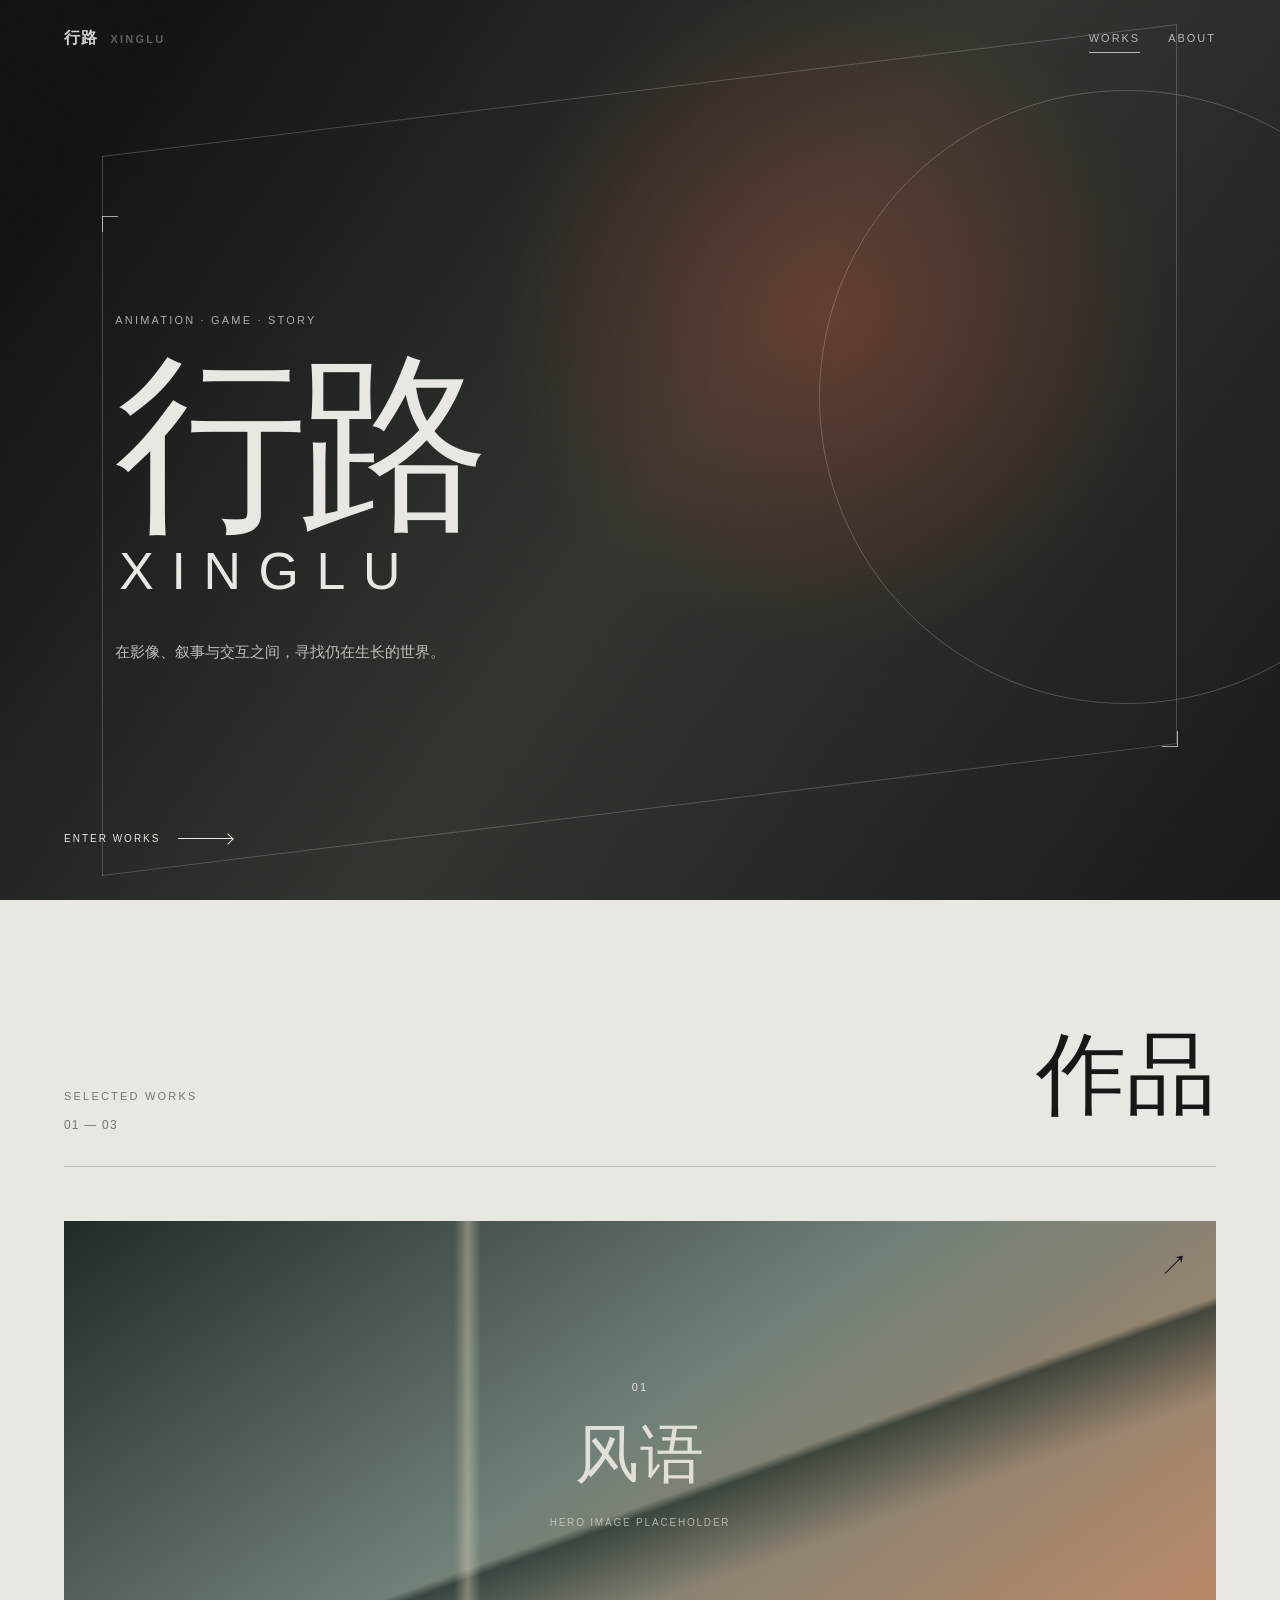
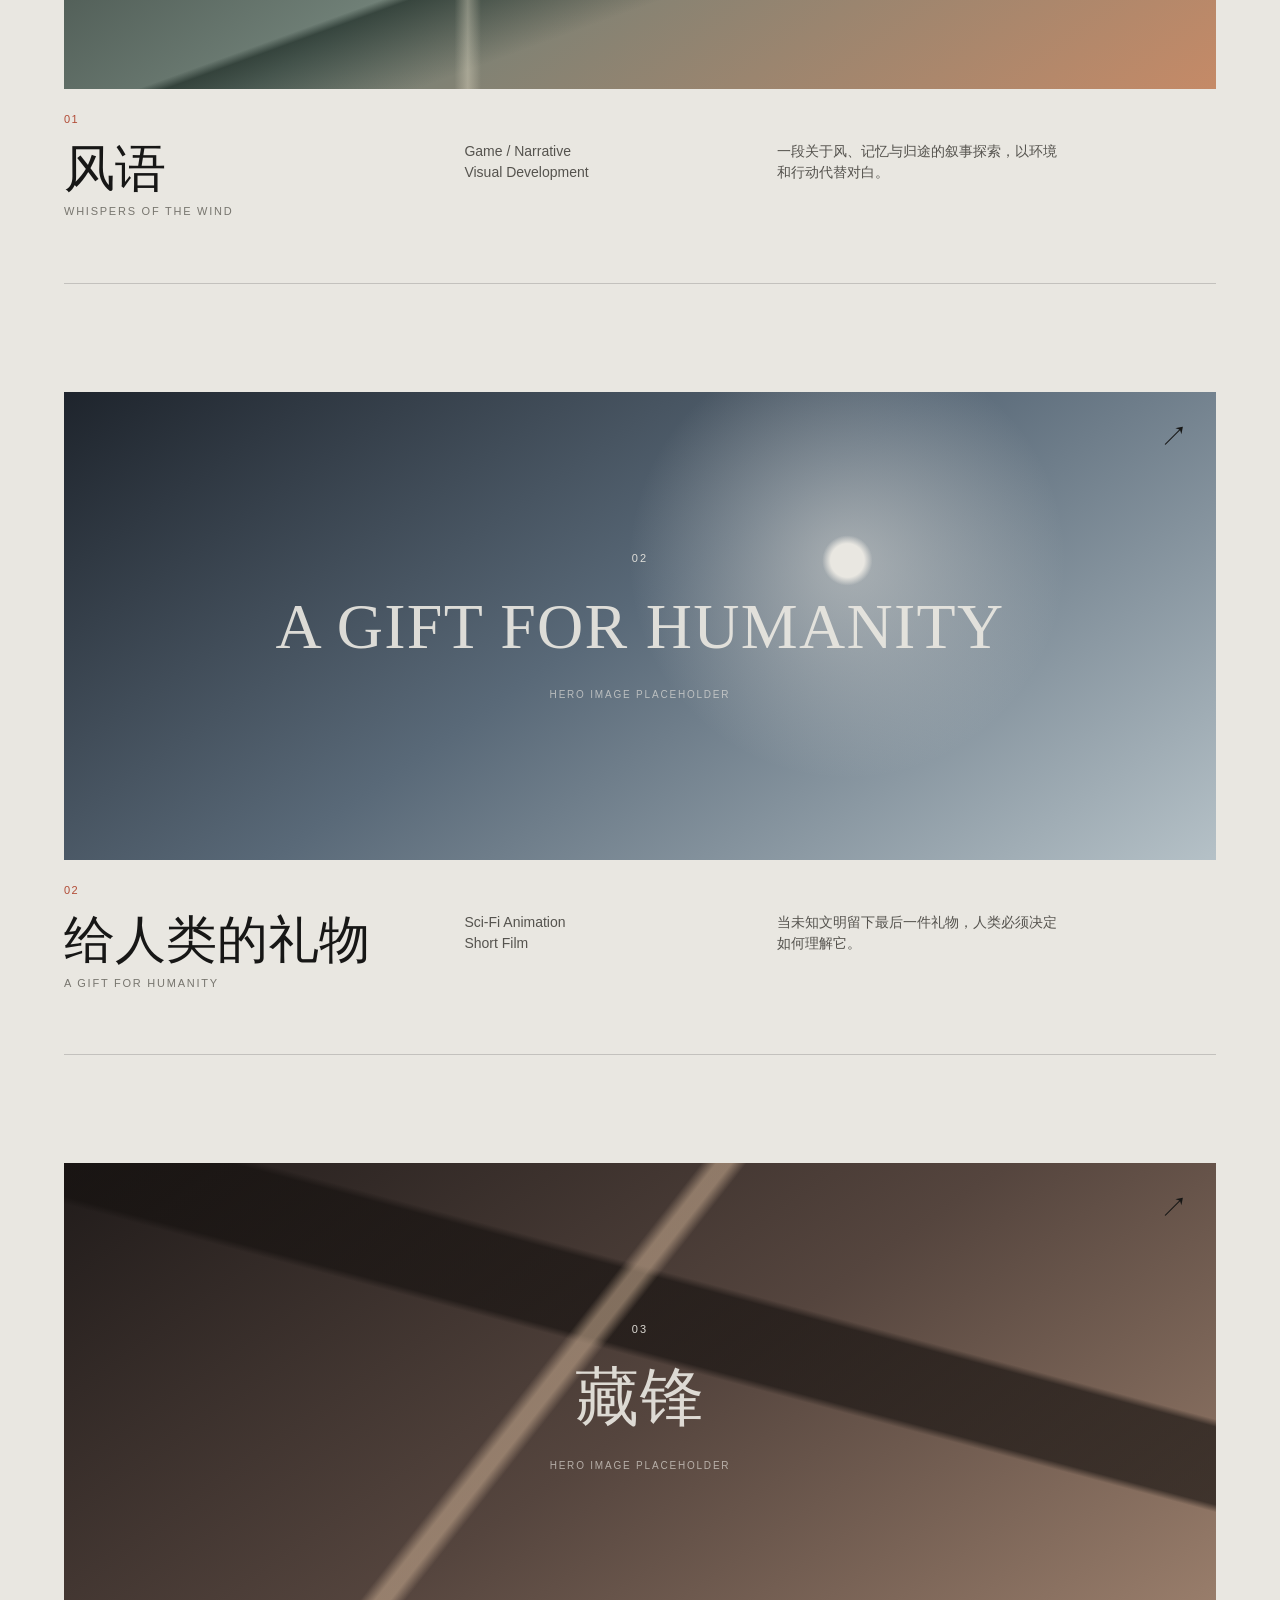
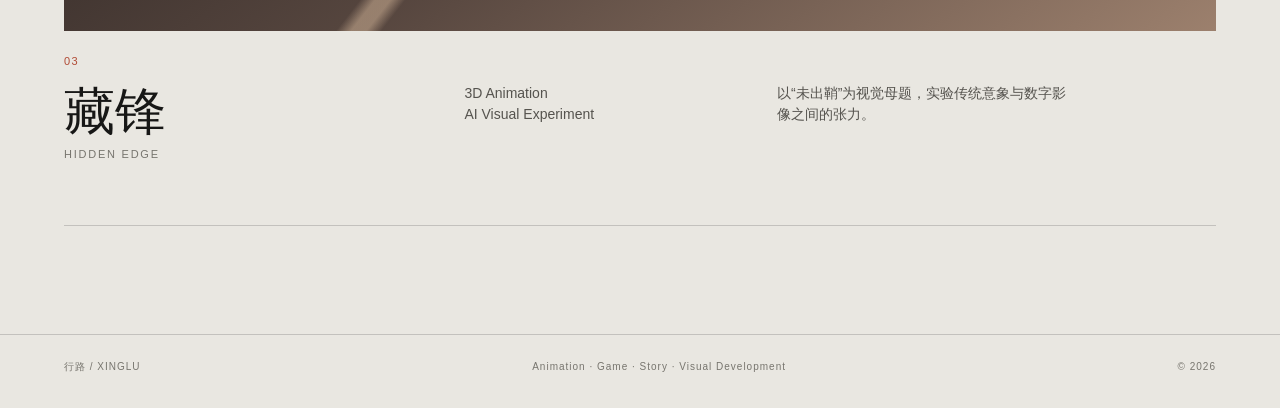
==== index.html @ fd321929 "Create XINGLU creator portfolio website" ====
<!doctype html>
<html lang="zh-CN">
<head>
  <meta charset="utf-8">
  <meta name="viewport" content="width=device-width, initial-scale=1">
  <meta name="description" content="行路 XINGLU - Animation, Game, Story and Visual Development portfolio.">
  <title>行路 / XINGLU</title>
  <link rel="stylesheet" href="style.css">
  <script src="script.js" defer></script>
</head>
<body class="home-page">
  <header class="site-header" data-header>
    <a class="wordmark" href="index.html" aria-label="行路 XINGLU 首页">
      <span>行路</span><span class="wordmark-en">XINGLU</span>
    </a>
    <button class="menu-toggle" type="button" aria-label="打开导航" aria-expanded="false" data-menu-toggle>
      <span></span><span></span>
    </button>
    <nav class="site-nav" aria-label="主导航" data-nav>
      <a class="is-active" href="#works">WORKS</a>
      <a href="about.html">ABOUT</a>
    </nav>
  </header>

  <main>
    <section class="home-hero" aria-labelledby="hero-title">
      <div class="hero-atmosphere" aria-hidden="true">
        <span class="frame-mark frame-mark-a"></span>
        <span class="frame-mark frame-mark-b"></span>
        <span class="hero-grain"></span>
        <span class="hero-orbit"></span>
      </div>
      <div class="hero-copy reveal is-visible">
        <p class="eyebrow">Animation · Game · Story</p>
        <h1 id="hero-title"><span>行路</span><span class="hero-name-en">XINGLU</span></h1>
        <p class="hero-intro">在影像、叙事与交互之间，寻找仍在生长的世界。</p>
      </div>
      <a class="scroll-cue" href="#works" aria-label="滚动到作品">
        <span>ENTER WORKS</span><i aria-hidden="true"></i>
      </a>
    </section>

    <section class="works-section" id="works" aria-labelledby="works-title">
      <div class="section-heading reveal">
        <p class="eyebrow">SELECTED WORKS</p>
        <h2 id="works-title">作品</h2>
        <p class="section-index">01 — 03</p>
      </div>

      <div class="project-list">
        <article class="project-card reveal" data-project-card>
          <a class="project-link" href="projects/fengyu.html" aria-label="查看风语项目">
            <div class="project-visual visual-fengyu">
              <div class="placeholder-copy"><span>01</span><b>风语</b><small>HERO IMAGE PLACEHOLDER</small></div>
              <span class="project-arrow" aria-hidden="true">↗</span>
            </div>
            <div class="project-meta">
              <div><p class="project-number">01</p><h3>风语</h3><p class="project-en">WHISPERS OF THE WIND</p></div>
              <p class="project-type">Game / Narrative<br>Visual Development</p>
              <p class="project-summary">一段关于风、记忆与归途的叙事探索，以环境和行动代替对白。</p>
            </div>
          </a>
        </article>

        <article class="project-card reveal" data-project-card>
          <a class="project-link" href="projects/gift.html" aria-label="查看给人类的礼物项目">
            <div class="project-visual visual-gift">
              <div class="placeholder-copy"><span>02</span><b>A GIFT FOR HUMANITY</b><small>HERO IMAGE PLACEHOLDER</small></div>
              <span class="project-arrow" aria-hidden="true">↗</span>
            </div>
            <div class="project-meta">
              <div><p class="project-number">02</p><h3>给人类的礼物</h3><p class="project-en">A GIFT FOR HUMANITY</p></div>
              <p class="project-type">Sci-Fi Animation<br>Short Film</p>
              <p class="project-summary">当未知文明留下最后一件礼物，人类必须决定如何理解它。</p>
            </div>
          </a>
        </article>

        <article class="project-card reveal" data-project-card>
          <a class="project-link" href="projects/cangfeng.html" aria-label="查看藏锋项目">
            <div class="project-visual visual-cangfeng">
              <div class="placeholder-copy"><span>03</span><b>藏锋</b><small>HERO IMAGE PLACEHOLDER</small></div>
              <span class="project-arrow" aria-hidden="true">↗</span>
            </div>
            <div class="project-meta">
              <div><p class="project-number">03</p><h3>藏锋</h3><p class="project-en">HIDDEN EDGE</p></div>
              <p class="project-type">3D Animation<br>AI Visual Experiment</p>
              <p class="project-summary">以“未出鞘”为视觉母题，实验传统意象与数字影像之间的张力。</p>
            </div>
          </a>
        </article>
      </div>
    </section>
  </main>

  <footer class="site-footer">
    <p>行路 / XINGLU</p><p>Animation · Game · Story · Visual Development</p><p>© <span data-year></span></p>
  </footer>
</body>
</html>
---- style.css ----
:root{--ink:#171716;--paper:#e9e7e1;--muted:#77756e;--line:rgba(23,23,22,.18);--accent:#b14b35;--serif:Georgia,'Times New Roman',serif;--sans:Arial,'Helvetica Neue',sans-serif}*{box-sizing:border-box}html{scroll-behavior:smooth}body{margin:0;background:var(--paper);color:var(--ink);font-family:var(--sans);font-size:16px;line-height:1.5;transition:opacity .22s ease}body.is-leaving{opacity:0}a{color:inherit;text-decoration:none}button{font:inherit}.site-header{position:fixed;z-index:20;inset:0 0 auto;display:flex;align-items:center;justify-content:space-between;padding:26px 5vw;color:var(--paper);mix-blend-mode:difference;transition:padding .3s ease,background .3s ease}.site-header.is-solid,.site-header.is-scrolled{padding-block:16px;background:rgba(233,231,225,.94);color:var(--ink);mix-blend-mode:normal;border-bottom:1px solid var(--line)}.wordmark{display:flex;gap:12px;align-items:baseline;font-weight:700;letter-spacing:.08em}.wordmark-en{font-size:11px;letter-spacing:.2em;color:var(--muted)}.site-nav{display:flex;gap:28px;font-size:11px;letter-spacing:.18em}.site-nav a{position:relative}.site-nav a::after{content:'';position:absolute;left:0;right:0;bottom:-7px;height:1px;background:currentColor;transform:scaleX(0);transform-origin:right;transition:transform .25s}.site-nav a:hover::after,.site-nav a.is-active::after{transform:scaleX(1);transform-origin:left}.menu-toggle{display:none;background:none;border:0}.home-hero{position:relative;min-height:100svh;display:grid;place-items:center;overflow:hidden;background:#20211f;color:var(--paper)}.hero-atmosphere{position:absolute;inset:0;background:radial-gradient(circle at 65% 35%,rgba(177,75,53,.4),transparent 33%),linear-gradient(125deg,#111 10%,#30332d 52%,#171817);}.hero-atmosphere::before{content:'';position:absolute;inset:10% 8%;border:1px solid rgba(233,231,225,.22);transform:skewY(-7deg);}.hero-orbit{position:absolute;width:48vw;height:48vw;border:1px solid rgba(233,231,225,.24);border-radius:50%;right:-12vw;top:10vh}.frame-mark{position:absolute;width:16px;height:16px;border-left:1px solid var(--paper);border-top:1px solid var(--paper);opacity:.7}.frame-mark-a{left:8vw;top:24vh}.frame-mark-b{right:8vw;bottom:17vh;transform:rotate(180deg)}.hero-grain{position:absolute;inset:0;opacity:.08;background-image:url("data:image/svg+xml,%3Csvg xmlns='http://www.w3.org/2000/svg' width='140' height='140' viewBox='0 0 140 140'%3E%3Cfilter id='n'%3E%3CfeTurbulence type='fractalNoise' baseFrequency='.8' numOctaves='3' stitchTiles='stitch'/%3E%3C/filter%3E%3Crect width='100%25' height='100%25' filter='url(%23n)' opacity='.45'/%3E%3C/svg%3E")}.hero-copy{position:relative;z-index:1;width:min(1120px,82vw);padding-top:10vh}.eyebrow,.section-label{font-size:11px;letter-spacing:.2em;text-transform:uppercase;color:var(--muted)}.home-hero .eyebrow{color:rgba(233,231,225,.7)}h1,h2,h3,p{margin-top:0}.hero-copy h1{margin:.2em 0 .25em;font-family:var(--serif);font-size:clamp(72px,15vw,220px);font-weight:400;line-height:.82;letter-spacing:-.05em}.hero-copy h1>span{display:block}.hero-name-en{font-family:var(--sans);font-size:.27em;letter-spacing:.34em;margin-left:.08em;margin-top:.5em}.hero-intro{max-width:330px;font-size:15px;color:rgba(233,231,225,.78)}.scroll-cue{position:absolute;z-index:2;bottom:6vh;left:5vw;display:flex;align-items:center;gap:18px;font-size:10px;letter-spacing:.2em}.scroll-cue i{display:block;width:54px;height:1px;background:currentColor;position:relative}.scroll-cue i::after{content:'';position:absolute;right:0;top:-3px;width:7px;height:7px;border-right:1px solid currentColor;border-top:1px solid currentColor;transform:rotate(45deg)}.works-section{padding:15vh 5vw 12vh}.section-heading{display:grid;grid-template-columns:1fr auto;align-items:end;border-bottom:1px solid var(--line);padding-bottom:20px;margin-bottom:6vh}.section-heading h2{font-family:var(--serif);font-size:clamp(44px,7vw,90px);font-weight:400;line-height:.9;margin:0}.section-index{font-size:12px;color:var(--muted);letter-spacing:.1em}.project-list{display:grid;gap:12vh}.project-card{border-bottom:1px solid var(--line);padding-bottom:7vh}.project-link{display:block}.project-visual{position:relative;min-height:52vh;overflow:hidden;background:#252725;display:grid;place-items:center;transition:transform .5s cubic-bezier(.2,.7,.2,1)}.project-visual::before,.project-visual::after{content:'';position:absolute;inset:0}.visual-fengyu{background:linear-gradient(145deg,#222a27,#708077 47%,#c58a67)}.visual-fengyu::before{background:linear-gradient(90deg,transparent 36%,rgba(232,225,203,.38) 37%,transparent 38%),linear-gradient(160deg,transparent 55%,rgba(24,38,32,.65) 56%,transparent 65%);transform:scale(1.15)}.visual-gift{background:linear-gradient(145deg,#1e242c,#596978 48%,#b5c1c7)}.visual-gift::before{background:radial-gradient(circle at 68% 36%,#e9e7e1 0 2%,transparent 3%),radial-gradient(circle at 68% 36%,rgba(233,231,225,.5),transparent 26%)}.visual-cangfeng{background:linear-gradient(145deg,#201b1a,#55453e 52%,#9c806d)}.visual-cangfeng::before{background:linear-gradient(128deg,transparent 42%,rgba(205,176,148,.55) 43% 44%,transparent 45%),linear-gradient(15deg,transparent 55%,rgba(21,17,15,.65) 56% 66%,transparent 67%)}.placeholder-copy{position:relative;z-index:1;display:flex;flex-direction:column;gap:12px;align-items:center;color:rgba(233,231,225,.92);text-align:center}.placeholder-copy span{font-size:11px;letter-spacing:.2em}.placeholder-copy b{font-family:var(--serif);font-size:clamp(28px,5vw,72px);font-weight:400;letter-spacing:.02em}.placeholder-copy small{font-size:10px;letter-spacing:.18em;color:rgba(233,231,225,.65)}.project-arrow{position:absolute;right:28px;top:24px;font-size:28px;transition:transform .3s}.project-meta{display:grid;grid-template-columns:1.3fr 1fr 1.5fr;gap:20px;padding-top:22px}.project-number{font-size:11px;color:var(--accent);letter-spacing:.12em;margin-bottom:16px}.project-meta h3{font-family:var(--serif);font-size:clamp(30px,4vw,56px);font-weight:400;line-height:1;margin:0 0 9px}.project-en{font-size:11px;letter-spacing:.16em;color:var(--muted);margin:0}.project-type,.project-summary{font-size:14px;color:#55534e;margin:30px 0 0}.project-summary{max-width:290px}.project-card:hover .project-visual{transform:scale(.985)}.project-card:hover .project-arrow{transform:translate(5px,-5px)}.reveal{opacity:0;transform:translateY(24px);transition:opacity .7s ease,transform .7s ease}.reveal.is-visible{opacity:1;transform:none}.site-footer{display:flex;justify-content:space-between;gap:20px;padding:24px 5vw;border-top:1px solid var(--line);font-size:10px;letter-spacing:.1em;color:var(--muted)}.about-main{padding:17vh 5vw 10vh}.about-hero{border-bottom:1px solid var(--line);padding-bottom:10vh}.about-hero h1{font-family:var(--serif);font-size:clamp(56px,10vw,150px);font-weight:400;line-height:.9;margin:0 0 28px}.about-hero h1 span{font-family:var(--sans);font-size:.22em;letter-spacing:.24em;color:var(--muted)}.about-role{font-size:18px}.about-fields{color:var(--muted);font-size:13px;letter-spacing:.1em}.about-grid{display:grid;gap:0}.about-block{display:grid;grid-template-columns:1fr 2fr;gap:40px;padding:8vh 0;border-bottom:1px solid var(--line)}.about-block h2{font-family:var(--serif);font-size:clamp(34px,5vw,68px);font-weight:400;line-height:1.02;margin-bottom:26px}.body-copy{max-width:430px;color:#55534e}.placeholder-note{font-size:11px;color:var(--accent);letter-spacing:.05em}.skills-list{list-style:none;padding:0;margin:0;max-width:600px}.skills-list li{display:flex;justify-content:space-between;padding:15px 0;border-bottom:1px solid var(--line);font-size:18px}.skills-list small{color:var(--muted)}.contact-links{display:grid;gap:14px;max-width:500px}.contact-links a{display:flex;justify-content:space-between;border-bottom:1px solid var(--line);padding:13px 0;font-size:12px;letter-spacing:.16em}.contact-links span{font-size:12px;letter-spacing:0;color:var(--muted)}body.menu-open{overflow:hidden}@media(max-width:700px){.site-header{padding:20px 6vw}.site-nav{position:fixed;inset:0;background:var(--paper);color:var(--ink);display:flex;flex-direction:column;justify-content:center;align-items:center;gap:30px;font-size:15px;opacity:0;pointer-events:none;transition:opacity .25s}.menu-toggle{display:flex;flex-direction:column;gap:5px;position:relative;z-index:2;color:inherit}.menu-toggle span{display:block;width:24px;height:1px;background:currentColor}.menu-open .site-nav{opacity:1;pointer-events:auto}.home-hero{min-height:92svh}.hero-copy{width:82vw}.project-visual{min-height:38vh}.project-meta{grid-template-columns:1fr 1fr}.project-type,.project-summary{margin-top:0}.project-summary{grid-column:1/-1}.site-footer{flex-direction:column;gap:8px}.about-main{padding-inline:6vw}.about-block{grid-template-columns:1fr;gap:24px}.about-hero{padding-bottom:7vh}}
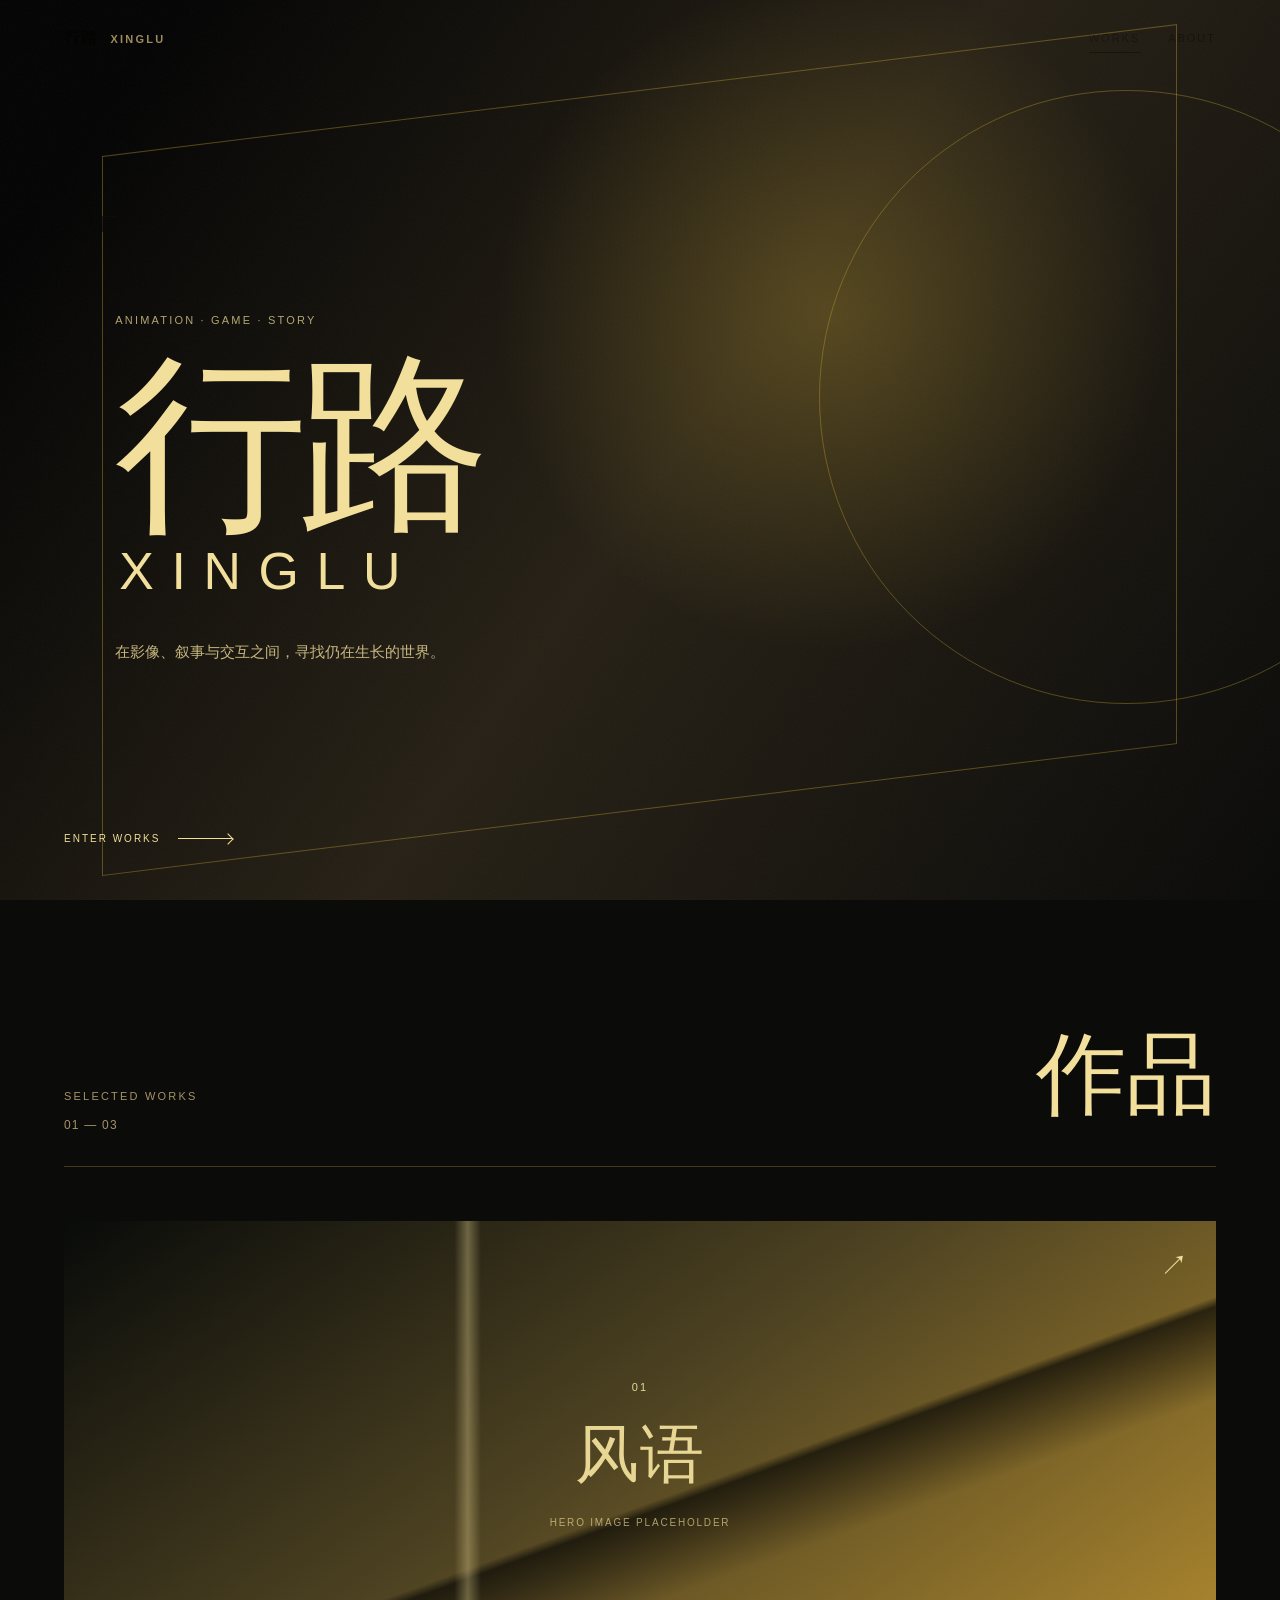
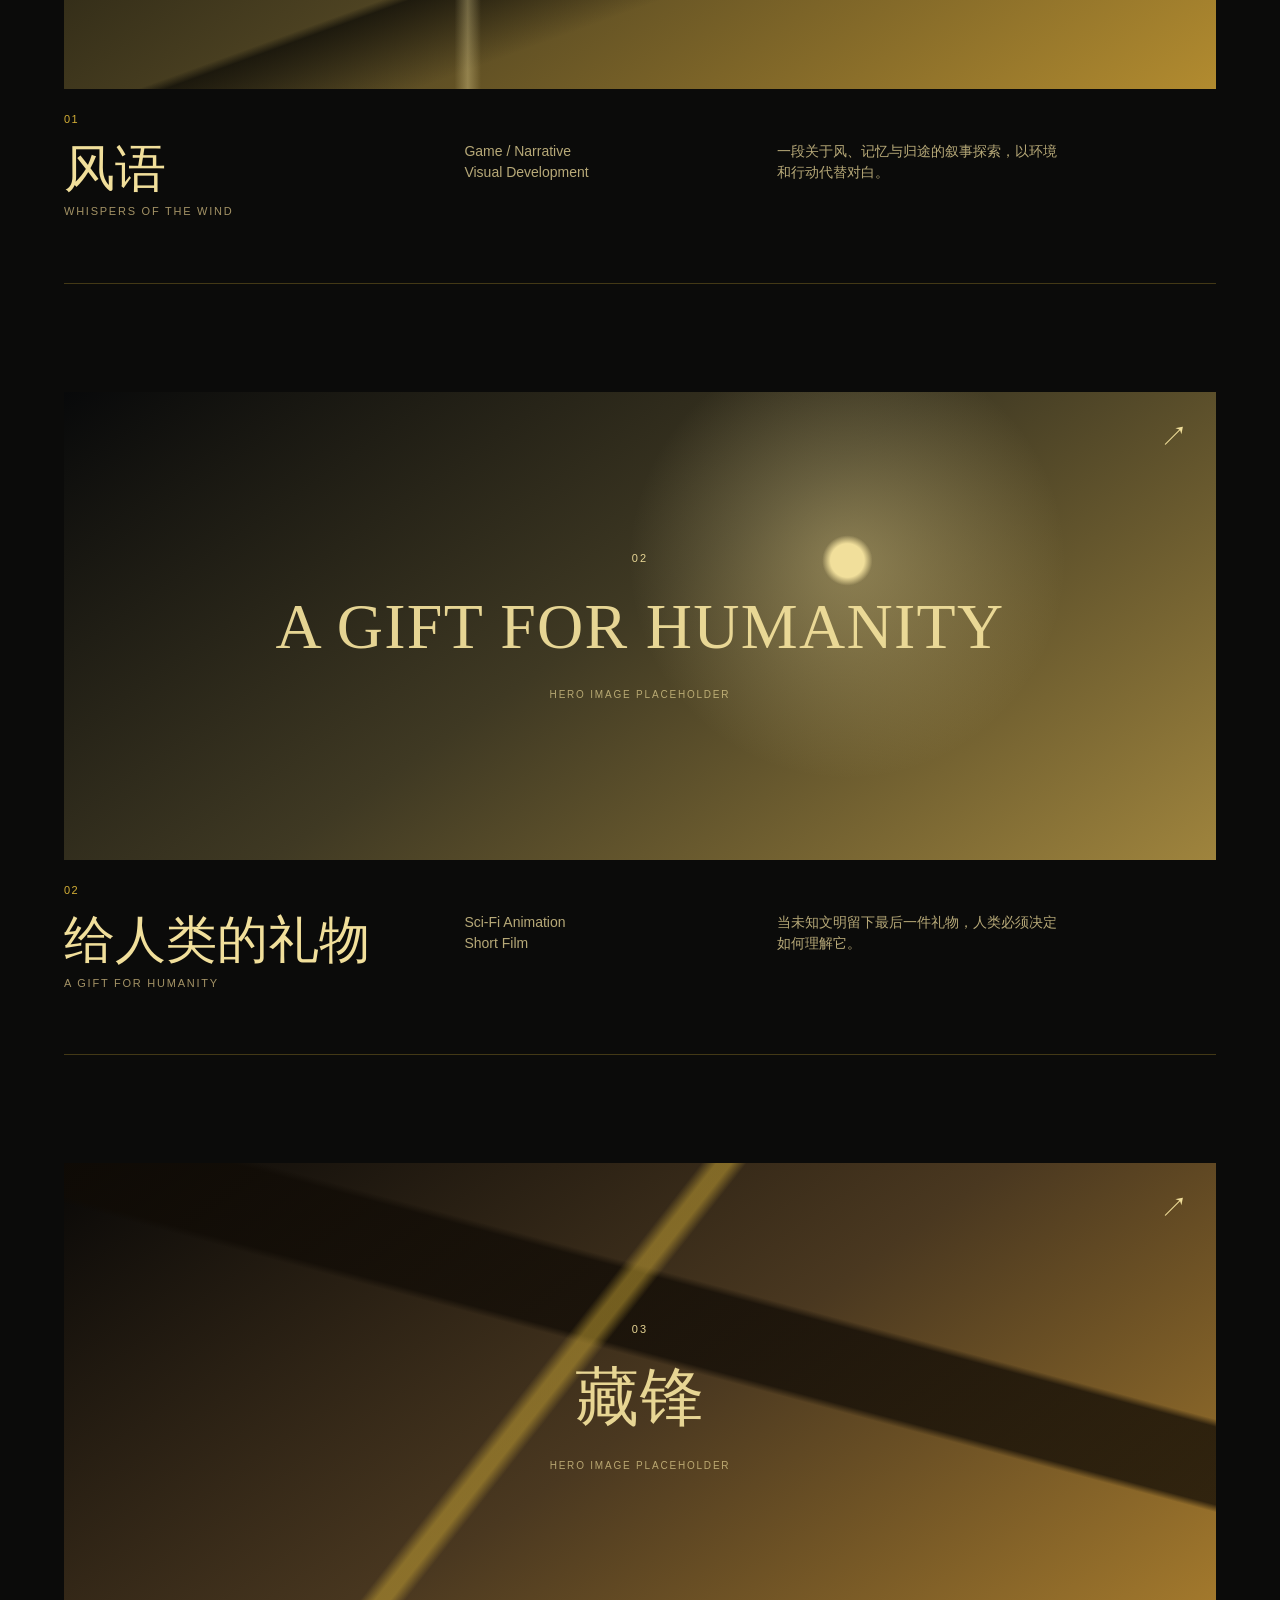
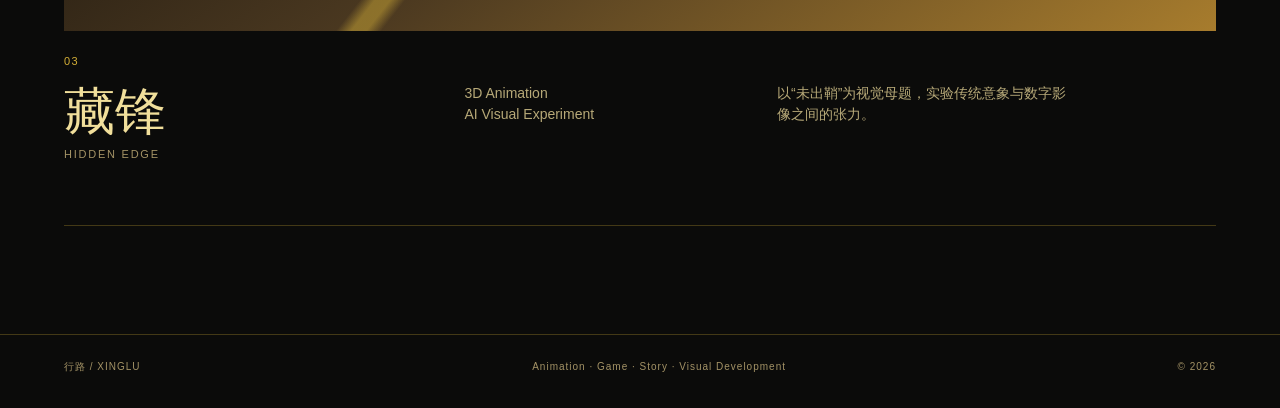
==== commit bbc95375: "Switch portfolio to black and gold theme with video slots" ====
--- a/index.html
+++ b/index.html
@@ -6,6 +6,7 @@
   <meta name="description" content="行路 XINGLU - Animation, Game, Story and Visual Development portfolio.">
   <title>行路 / XINGLU</title>
   <link rel="stylesheet" href="style.css">
+  <link rel="stylesheet" href="theme.css">
   <script src="script.js" defer></script>
 </head>
 <body class="home-page">
--- a/theme.css
+++ b/theme.css
@@ -0,0 +1,28 @@
+:root{--ink:#f1df9b;--paper:#0b0b0a;--muted:#a49366;--line:rgba(212,175,55,.28);--accent:#d4af37}
+body{background:#0b0b0a;color:var(--ink)}
+.site-header.is-solid,.site-header.is-scrolled{background:rgba(11,11,10,.95);color:var(--ink);border-bottom-color:var(--line)}
+.wordmark-en,.project-en,.section-index,.site-footer,.about-fields,.skills-list small,.contact-links span{color:var(--muted)}
+.home-hero{background:#050504;color:var(--ink)}
+.hero-atmosphere{background:radial-gradient(circle at 65% 35%,rgba(212,175,55,.28),transparent 33%),linear-gradient(125deg,#030303 10%,#262015 52%,#090908)}
+.hero-atmosphere::before{border-color:rgba(212,175,55,.36)}
+.hero-orbit{border-color:rgba(212,175,55,.34)}
+.home-hero .eyebrow{color:rgba(241,223,155,.72)}
+.hero-intro{color:rgba(241,223,155,.8)}
+.visual-fengyu{background:linear-gradient(145deg,#090b0a,#4e4322 47%,#b28b2f)}
+.visual-gift{background:linear-gradient(145deg,#08090a,#3f3923 48%,#9f843d)}
+.visual-cangfeng{background:linear-gradient(145deg,#090807,#4a3820 52%,#a77c2d)}
+.visual-fengyu::before{background:linear-gradient(90deg,transparent 36%,rgba(241,223,155,.34) 37%,transparent 38%),linear-gradient(160deg,transparent 55%,rgba(11,10,6,.72) 56%,transparent 65%)}
+.visual-gift::before{background:radial-gradient(circle at 68% 36%,#f1df9b 0 2%,transparent 3%),radial-gradient(circle at 68% 36%,rgba(241,223,155,.38),transparent 26%)}
+.visual-cangfeng::before{background:linear-gradient(128deg,transparent 42%,rgba(212,175,55,.48) 43% 44%,transparent 45%),linear-gradient(15deg,transparent 55%,rgba(16,11,5,.75) 56% 66%,transparent 67%)}
+.placeholder-copy{color:rgba(241,223,155,.94)}
+.placeholder-copy small{color:rgba(241,223,155,.66)}
+.project-type,.project-summary,.body-copy,.detail-grid section>p:last-child{color:#b7a978}
+.project-number,.placeholder-note{color:var(--accent)}
+.site-footer{border-top-color:var(--line)}
+.about-hero h1 span{color:var(--muted)}
+.skills-list li,.contact-links a{border-color:var(--line)}
+.contact-links a{color:var(--ink)}
+.gallery-grid>div{background:#17140d;border-color:var(--muted);color:var(--muted)}
+.media-placeholder{border-color:var(--muted);color:var(--muted)}
+.process li{border-color:var(--accent)}
+@media(max-width:700px){.site-nav{background:#0b0b0a;color:var(--ink)}}
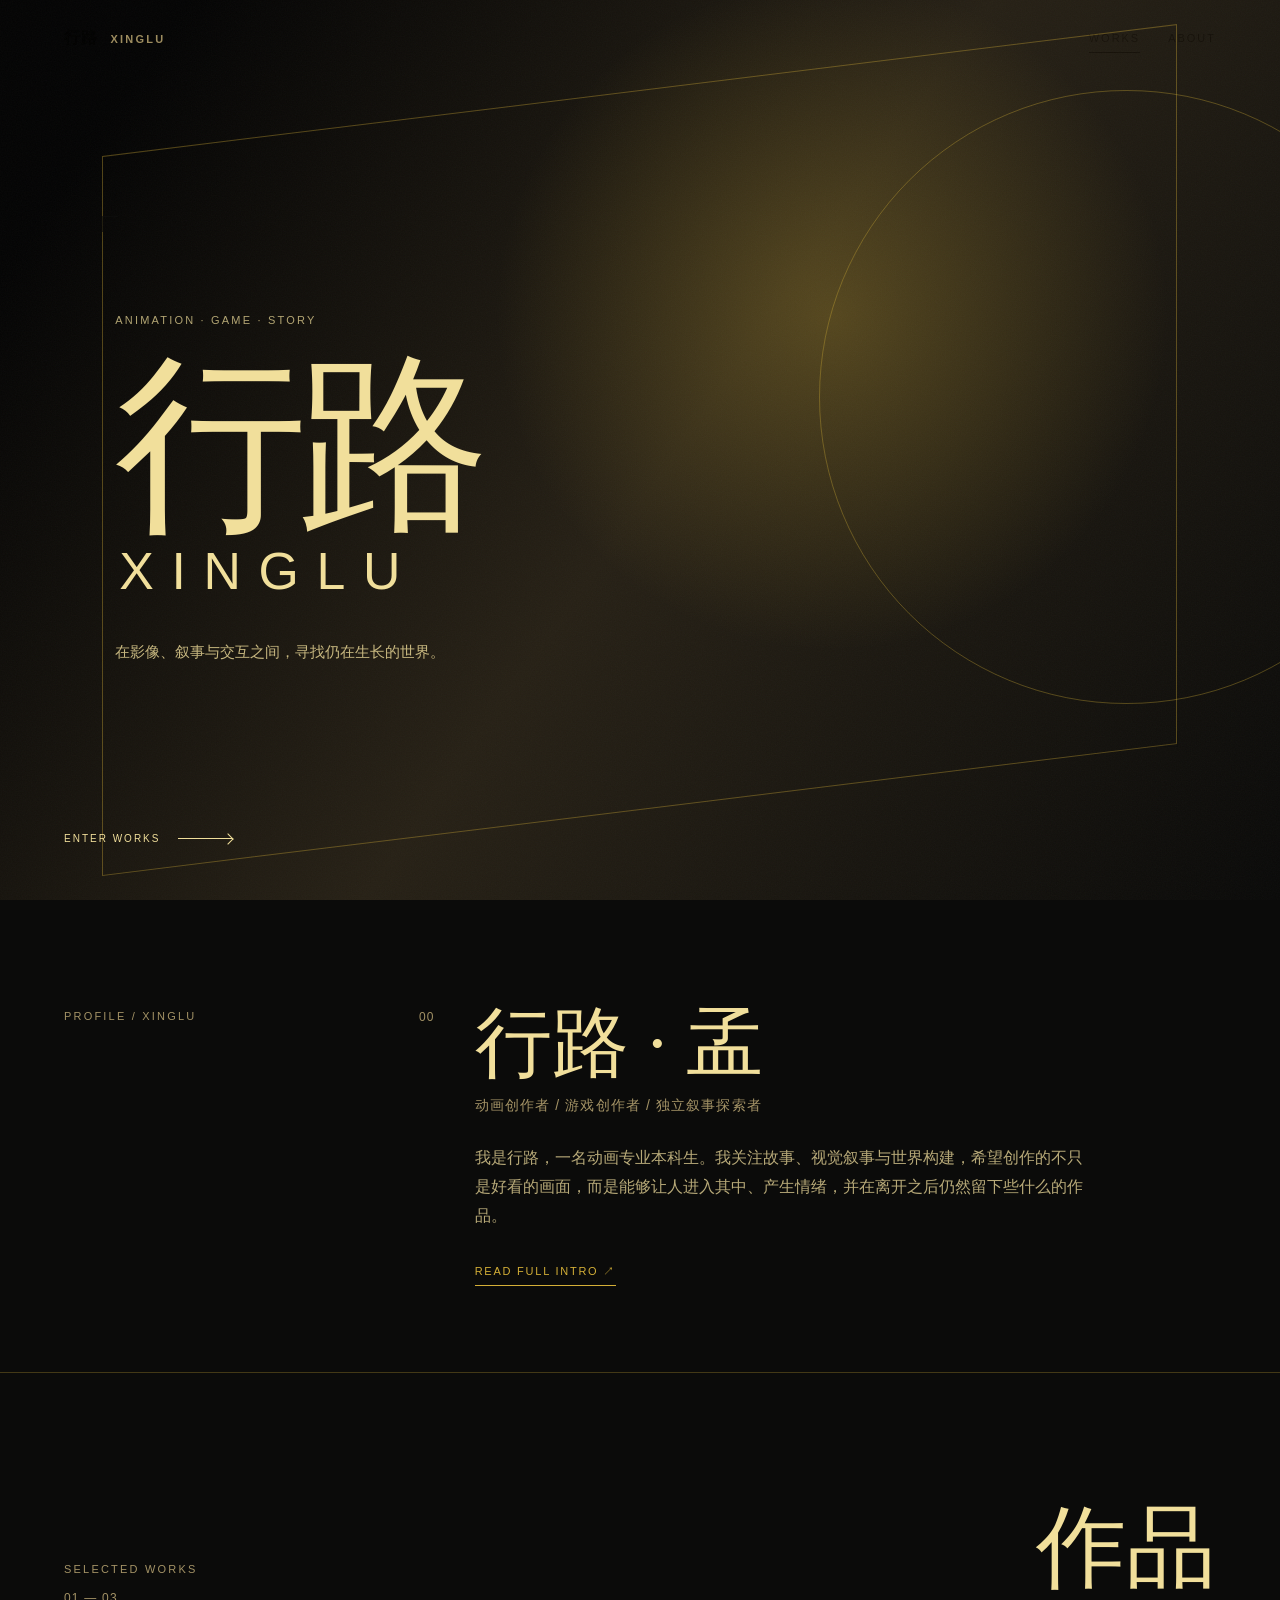
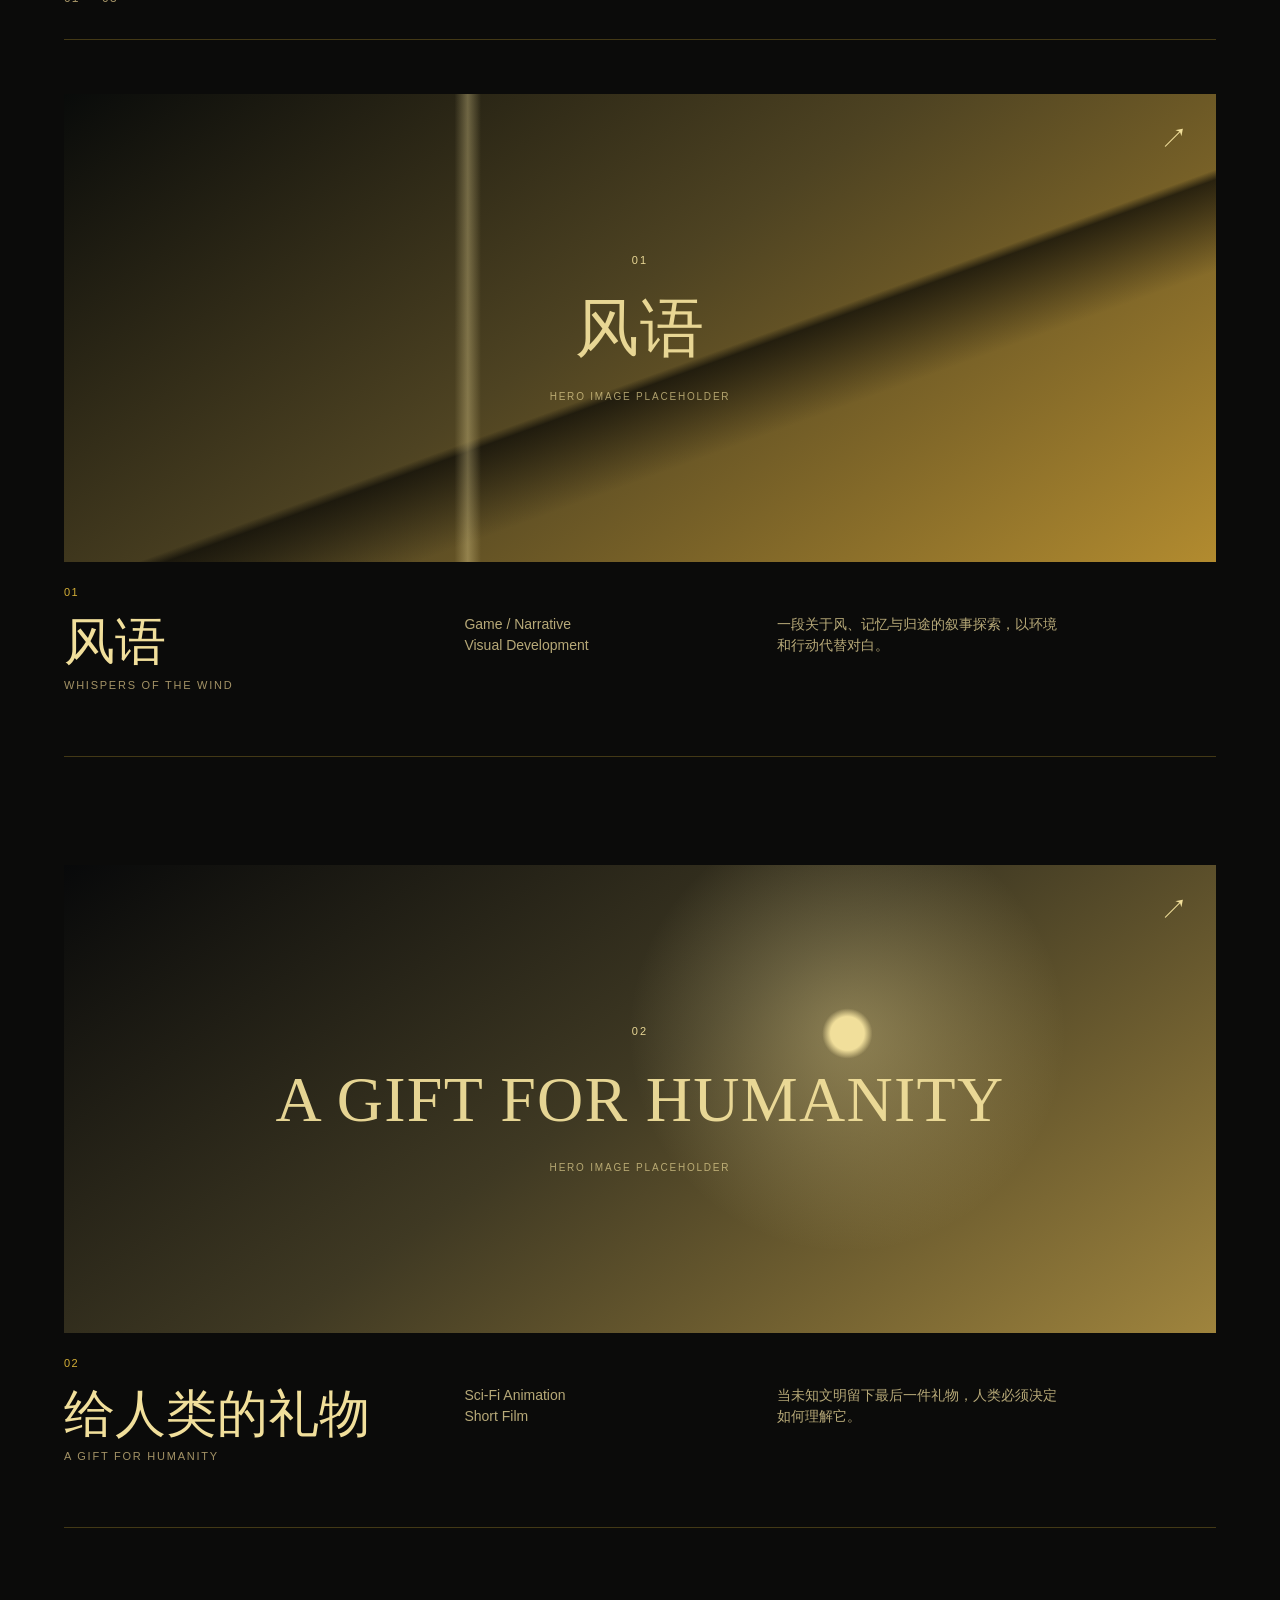
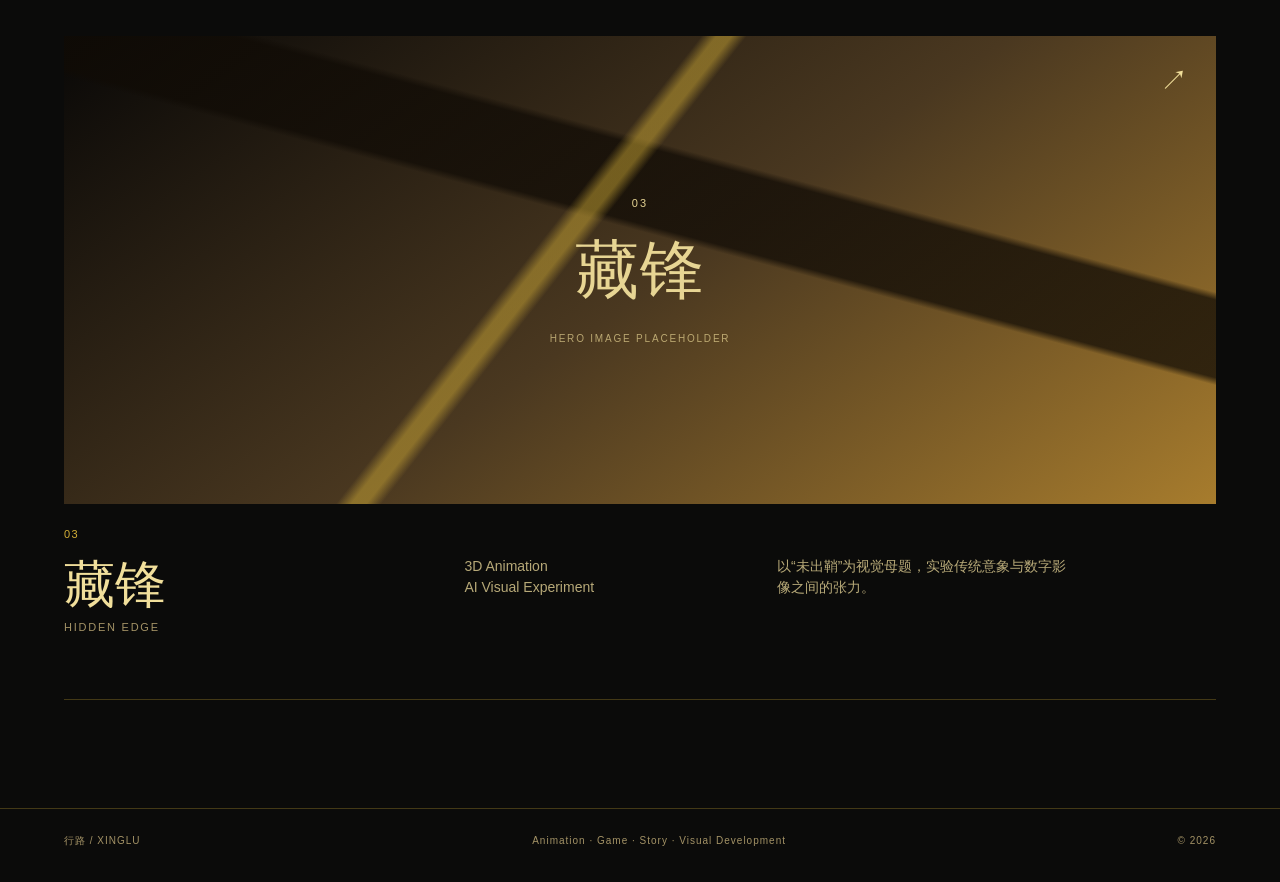
==== commit 5ec35754: "Show creator introduction on homepage" ====
--- a/index.html
+++ b/index.html
@@ -39,6 +39,11 @@
       <a class="scroll-cue" href="#works" aria-label="滚动到作品">
         <span>ENTER WORKS</span><i aria-hidden="true"></i>
       </a>
+    </section>
+
+    <section class="home-profile reveal" aria-labelledby="profile-title">
+      <div class="profile-label"><p class="eyebrow">PROFILE / XINGLU</p><p class="section-index">00</p></div>
+      <div class="profile-copy"><h2 id="profile-title">行路 · 孟</h2><p class="profile-role">动画创作者 / 游戏创作者 / 独立叙事探索者</p><p>我是行路，一名动画专业本科生。我关注故事、视觉叙事与世界构建，希望创作的不只是好看的画面，而是能够让人进入其中、产生情绪，并在离开之后仍然留下些什么的作品。</p><a class="profile-link" href="about.html">READ FULL INTRO ↗</a></div>
     </section>
 
     <section class="works-section" id="works" aria-labelledby="works-title">
--- a/theme.css
+++ b/theme.css
@@ -26,3 +26,5 @@
 .media-placeholder{border-color:var(--muted);color:var(--muted)}
 .process li{border-color:var(--accent)}
 @media(max-width:700px){.site-nav{background:#0b0b0a;color:var(--ink)}}
+.about-long{max-width:1120px}.about-intro{display:grid;grid-template-columns:1.2fr 1fr;gap:6vw;align-items:end}.about-intro h1{margin-bottom:24px}.about-lead{font-family:var(--serif);font-size:clamp(26px,3.3vw,50px);line-height:1.15;color:var(--ink);margin:0}.about-copy{max-width:650px;color:#b7a978;font-size:16px;line-height:1.9}.about-copy p{margin-bottom:1.25em}.about-section{display:grid;grid-template-columns:1fr 2fr;gap:40px;padding:8vh 0;border-bottom:1px solid var(--line)}.about-section h2{font-family:var(--serif);font-weight:400;font-size:clamp(34px,5vw,68px);line-height:1.02;margin:0}.about-section h3{font-family:var(--serif);font-weight:400;font-size:28px;margin:0 0 12px;color:var(--ink)}.about-section ul{list-style:none;padding:0;margin:0;display:grid;grid-template-columns:1fr 1fr;gap:0 28px}.about-section li{padding:13px 0;border-bottom:1px solid var(--line);color:#b7a978}.work-notes{display:grid;gap:28px}.work-note{padding-left:20px;border-left:1px solid var(--accent)}.work-note p{color:#b7a978;margin:0;line-height:1.75}.skill-group{display:grid;grid-template-columns:1fr 1fr;gap:36px}.skill-group h3{font-size:24px}.skill-group p{color:#b7a978;line-height:1.8}.approach{font-family:var(--serif);font-size:clamp(28px,4vw,54px);line-height:1.15;color:var(--ink);margin:0}.about-close{padding:12vh 0 4vh;text-align:center}.about-close h2{font-family:var(--serif);font-size:clamp(48px,9vw,120px);font-weight:400;line-height:.9;margin:0 0 20px}.about-close p{color:var(--muted);letter-spacing:.08em}@media(max-width:700px){.about-intro,.about-section{grid-template-columns:1fr;gap:24px}.about-section ul,.skill-group{grid-template-columns:1fr}.about-close{text-align:left}}
+.home-profile{display:grid;grid-template-columns:1fr 2fr;gap:40px;padding:12vh 5vw 10vh;border-bottom:1px solid var(--line)}.profile-label{display:flex;justify-content:space-between}.profile-copy{max-width:720px}.profile-copy h2{font-family:var(--serif);font-weight:400;font-size:clamp(40px,6vw,82px);line-height:.95;margin:0 0 14px}.profile-role{font-size:14px;letter-spacing:.08em;color:var(--muted)}.profile-copy>p:not(.profile-role){max-width:620px;color:#b7a978;line-height:1.8;margin:28px 0}.profile-link{font-size:11px;letter-spacing:.16em;color:var(--accent);border-bottom:1px solid var(--accent);padding-bottom:8px}@media(max-width:700px){.home-profile{grid-template-columns:1fr;gap:24px;padding:9vh 6vw 8vh}}
